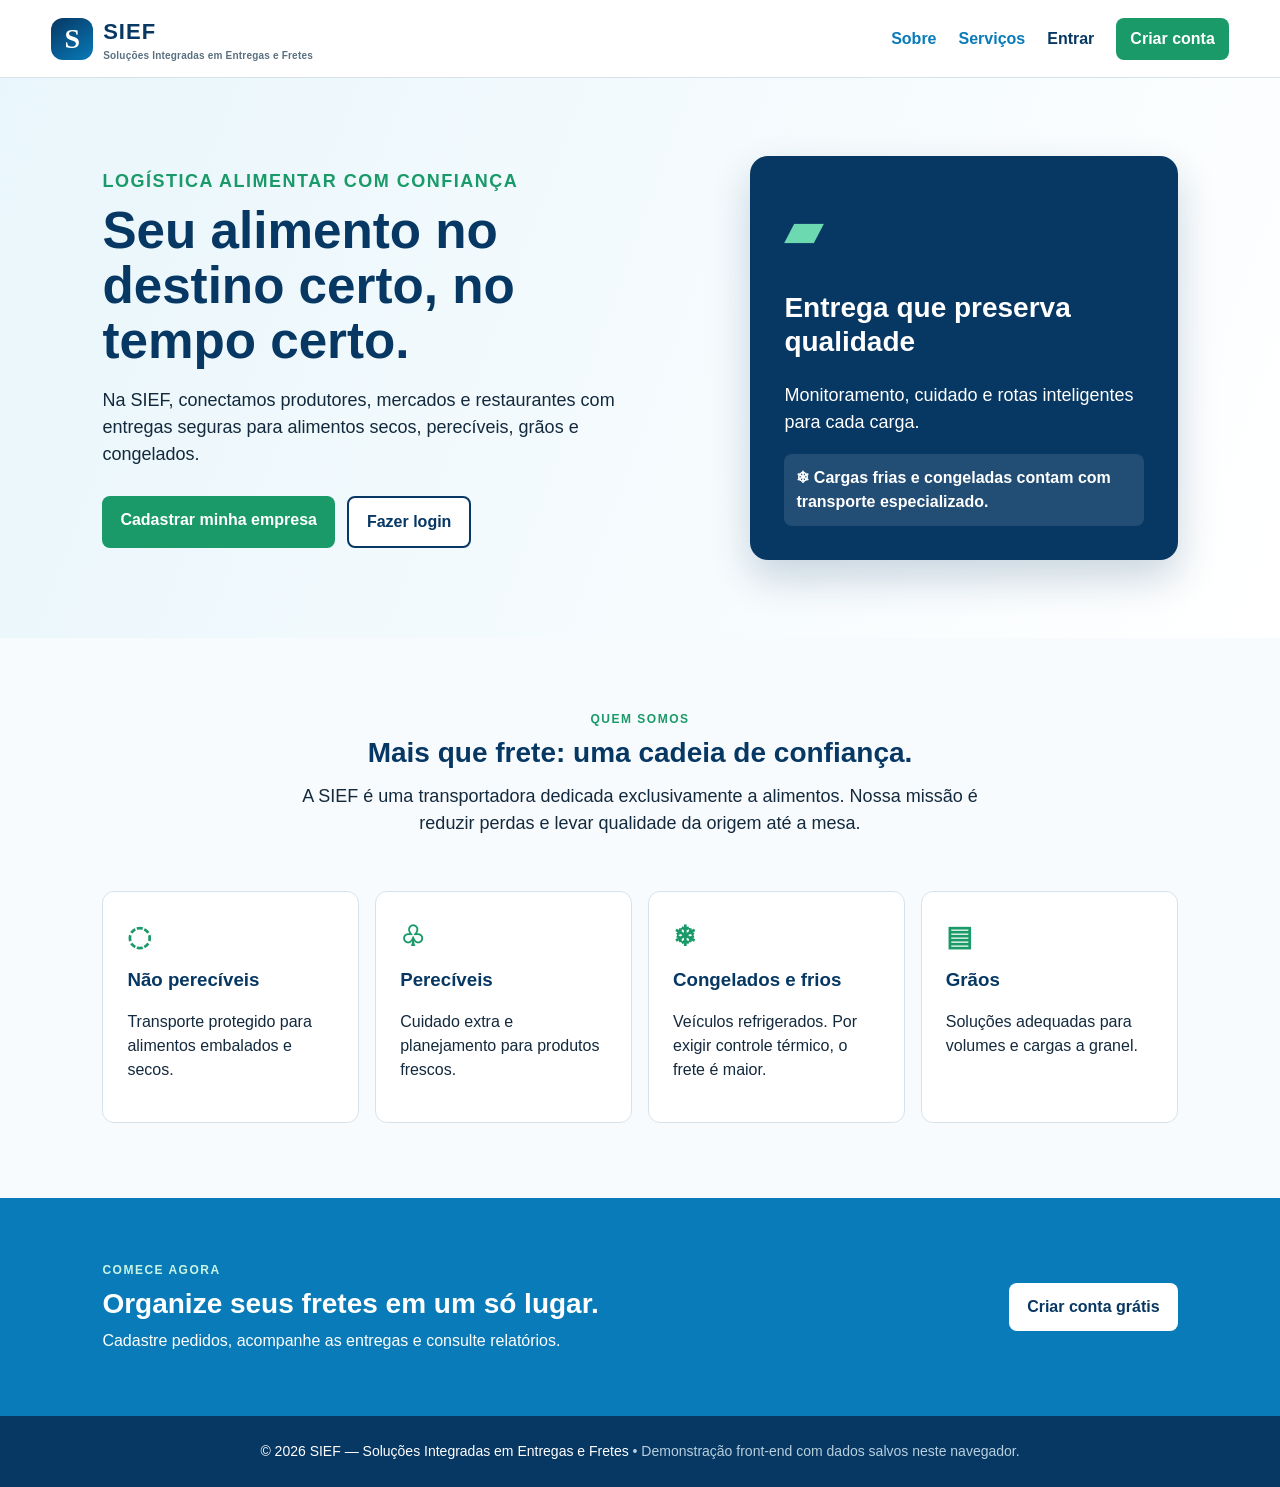
==== index.html @ b335b0fa "first commit" ====
<!doctype html><html lang="pt-BR"><head><meta charset="utf-8"><meta name="viewport" content="width=device-width,initial-scale=1"><title>SIEF | Soluções Integradas em Entregas e Fretes</title><link rel="stylesheet" href="style.css"></head><body>
<a class="skip" href="#conteudo">Pular para o conteúdo</a><header class="site-header"><a class="brand" href="index.html" aria-label="SIEF, início"><span class="brand-mark">S</span><span><strong>SIEF</strong><small>Soluções Integradas em Entregas e Fretes</small></span></a><nav aria-label="Navegação principal"><a href="#sobre">Sobre</a><a href="#servicos">Serviços</a><a class="link-login" href="login.html">Entrar</a><a class="button small" href="cadastro.html">Criar conta</a></nav></header>
<main id="conteudo"><section class="hero"><div><p class="eyebrow">LOGÍSTICA ALIMENTAR COM CONFIANÇA</p><h1>Seu alimento no destino certo, no tempo certo.</h1><p>Na SIEF, conectamos produtores, mercados e restaurantes com entregas seguras para alimentos secos, perecíveis, grãos e congelados.</p><div class="actions"><a class="button" href="cadastro.html">Cadastrar minha empresa</a><a class="button outline" href="login.html">Fazer login</a></div></div><div class="hero-card"><span class="truck">▰</span><h2>Entrega que preserva qualidade</h2><p>Monitoramento, cuidado e rotas inteligentes para cada carga.</p><div class="cold-note">❄ Cargas frias e congeladas contam com transporte especializado.</div></div></section>
<section id="sobre" class="section"><p class="eyebrow">QUEM SOMOS</p><h2>Mais que frete: uma cadeia de confiança.</h2><p class="lead">A SIEF é uma transportadora dedicada exclusivamente a alimentos. Nossa missão é reduzir perdas e levar qualidade da origem até a mesa.</p></section>
<section id="servicos" class="cards"><article><b>◌</b><h3>Não perecíveis</h3><p>Transporte protegido para alimentos embalados e secos.</p></article><article><b>♧</b><h3>Perecíveis</h3><p>Cuidado extra e planejamento para produtos frescos.</p></article><article><b>❄</b><h3>Congelados e frios</h3><p>Veículos refrigerados. Por exigir controle térmico, o frete é maior.</p></article><article><b>▤</b><h3>Grãos</h3><p>Soluções adequadas para volumes e cargas a granel.</p></article></section>
<section class="cta"><div><p class="eyebrow">COMECE AGORA</p><h2>Organize seus fretes em um só lugar.</h2><p>Cadastre pedidos, acompanhe as entregas e consulte relatórios.</p></div><a class="button light" href="cadastro.html">Criar conta grátis</a></section></main><footer>© 2026 SIEF — Soluções Integradas em Entregas e Fretes <span>• Demonstração front-end com dados salvos neste navegador.</span></footer><script src="app.js"></script></body></html>
---- style.css ----
:root{--navy:#073763;--blue:#087bb8;--green:#1b9a69;--pale:#eff8fb;--text:#13293d;--line:#d7e3eb;--white:#fff}*{box-sizing:border-box}body{margin:0;font:16px/1.5 Arial,sans-serif;color:var(--text);background:#f8fbfd}a{color:var(--blue);font-weight:700;text-decoration:none}a:hover{text-decoration:underline}.skip{position:absolute;left:-999px}.skip:focus{left:12px;top:12px;background:#fff;padding:10px;z-index:9}.site-header,.app-header{height:78px;padding:0 max(4vw,24px);background:#fff;display:flex;align-items:center;justify-content:space-between;border-bottom:1px solid var(--line)}.brand{display:flex;align-items:center;gap:10px;color:var(--navy);text-decoration:none}.brand:hover{text-decoration:none}.brand-mark{width:42px;height:42px;border-radius:12px;background:linear-gradient(145deg,var(--navy),var(--blue));color:#fff;font:bold 28px Georgia;display:grid;place-items:center}.brand strong{display:block;letter-spacing:1px;font-size:22px}.brand small{display:block;font-size:10px;letter-spacing:.2px}.site-header nav{display:flex;align-items:center;gap:22px}.link-login{color:var(--navy)}.button{border:0;border-radius:8px;background:var(--green);color:white;padding:12px 18px;font-weight:700;cursor:pointer;display:inline-block;text-align:center}.button:hover{background:#147950;text-decoration:none}.button.outline{background:white;color:var(--navy);border:2px solid var(--navy)}.button.light{background:#fff;color:var(--navy)}.button.small{padding:9px 14px}.full{width:100%;margin-top:12px}.hero{min-height:500px;padding:78px max(8vw,24px);display:grid;grid-template-columns:1.15fr .85fr;gap:70px;align-items:center;background:linear-gradient(110deg,#e9f6fb,#fff)}.eyebrow{color:var(--green);font-weight:bold;font-size:12px;letter-spacing:1.5px;margin:0 0 8px}h1{color:var(--navy);font-size:clamp(30px,4vw,53px);line-height:1.08;margin:0 0 18px}h2{color:var(--navy);font-size:28px;line-height:1.2}.hero p{font-size:18px;max-width:620px}.actions{display:flex;gap:12px;flex-wrap:wrap;margin-top:28px}.hero-card{background:var(--navy);color:white;padding:34px;border-radius:18px;box-shadow:0 18px 40px #07376333}.hero-card h2{color:#fff}.truck{font-size:52px;color:#6dd9b0}.cold-note{padding:12px;background:#ffffff1c;border-radius:8px;font-weight:bold}.section{padding:72px max(8vw,24px) 24px;text-align:center}.section h2{margin:0 auto 14px}.lead{max-width:690px;margin:auto;font-size:18px}.cards{padding:30px max(8vw,24px) 75px;display:grid;grid-template-columns:repeat(4,1fr);gap:16px}.cards article{background:#fff;padding:24px;border:1px solid var(--line);border-radius:12px}.cards b{font-size:28px;color:var(--green)}.cards h3{margin:8px 0;color:var(--navy)}.cta{background:var(--blue);padding:55px max(8vw,24px);color:#fff;display:flex;justify-content:space-between;align-items:center;gap:30px}.cta h2{color:#fff;margin:0}.cta p{margin:8px 0}.cta .eyebrow{color:#c9f5e4}footer{padding:25px;text-align:center;background:var(--navy);color:#fff;font-size:14px}footer span{color:#b7d0de}.auth-page{min-height:100vh;display:grid;place-items:center;background:linear-gradient(140deg,#e5f6fa,#fff)}.auth-box{width:min(480px,92vw);margin:35px;background:#fff;padding:34px;border-radius:16px;box-shadow:0 15px 45px #07376325}.centered{justify-content:center}.auth-box h1{text-align:center;font-size:30px;margin-top:28px}.auth-box>p{text-align:center;color:#587080}label{display:block;font-weight:bold;margin:16px 0 5px}input,select{width:100%;border:1px solid #aebfca;border-radius:7px;padding:11px;font:inherit;color:var(--text);background:#fff}input:focus,select:focus,button:focus,a:focus{outline:3px solid #f2be3e;outline-offset:2px}small{color:#597080}.feedback{min-height:20px;color:#b3261e;font-weight:bold;margin:10px 0}.feedback.success{color:#087d4c}.center{text-align:center}.demo{margin:22px 0;padding:14px;background:#eef8f5;border-left:4px solid var(--green);font-size:14px}.back{display:block;text-align:center;margin-top:22px}.app-header{height:70px}.text-button,.side-button{border:0;background:none;font:inherit;color:var(--navy);font-weight:bold;cursor:pointer}.app-layout{display:grid;grid-template-columns:220px 1fr;min-height:calc(100vh - 70px)}aside{background:var(--navy);padding:22px 14px;display:flex;flex-direction:column;gap:5px}aside a,.side-button{color:#dcecf4;padding:12px;border-radius:7px;text-align:left}aside a.active,aside a:hover,.side-button:hover{background:#ffffff20;text-decoration:none;color:#fff}.app-main{padding:42px max(4vw,28px)}.page-title{display:flex;justify-content:space-between;align-items:end;margin-bottom:28px}.page-title h1{font-size:35px;margin:0}.page-title p{margin:6px 0 0}.stats{display:grid;grid-template-columns:repeat(3,1fr);gap:16px;margin:25px 0 38px}.stat{background:#fff;border:1px solid var(--line);border-radius:12px;padding:19px}.stat small{display:block;text-transform:uppercase;letter-spacing:.8px;font-weight:bold}.stat strong{display:block;font-size:29px;color:var(--navy);margin-top:5px}.tracking-list{display:grid;gap:14px}.tracking-card{background:#fff;border:1px solid var(--line);border-radius:12px;padding:20px;display:grid;grid-template-columns:1fr auto;gap:12px}.tracking-card h3{margin:0;color:var(--navy)}.tracking-card p{margin:5px 0}.status{padding:6px 10px;border-radius:100px;font-weight:bold;font-size:13px;height:max-content}.Preparando{background:#fff1cc;color:#785600}.A-Caminho{background:#dff2fc;color:#075e8c}.Chegou-ao-Destino{background:#dff5e9;color:#137246}.card-actions{grid-column:1/-1;display:flex;gap:15px;border-top:1px solid var(--line);padding-top:10px}.danger{color:#b3261e}.muted{color:#607685}dialog{border:0;border-radius:14px;padding:0;width:min(650px,94vw);box-shadow:0 15px 55px #0006}dialog::backdrop{background:#001d33aa}dialog form{padding:25px}.modal-top,.modal-actions{display:flex;justify-content:space-between;align-items:center;gap:10px}.modal-top h2{margin:0}.close{border:0;background:none;font-size:30px;cursor:pointer;color:var(--navy)}.form-grid{display:grid;grid-template-columns:1fr 1fr;gap:0 16px}.quote{background:#eaf7f2;padding:14px;margin-top:16px;border-radius:8px}.quote strong{display:block;font-size:26px;color:var(--green)}.quote small{display:block}.modal-actions{margin-top:24px;justify-content:flex-end}.table-wrap{overflow:auto;background:#fff;border:1px solid var(--line);border-radius:12px}table{width:100%;border-collapse:collapse;min-width:680px}th,td{text-align:left;padding:14px;border-bottom:1px solid var(--line)}th{color:var(--navy);background:#f4f8fa;font-size:13px}td{font-size:14px}.admin-report h2{margin-bottom:0}.table-wrap select{min-width:145px;padding:7px}.table-wrap button{padding:7px 10px;font-size:13px}.access-panel{position:fixed;right:20px;bottom:20px;max-width:340px;background:#fff;border:2px solid var(--green);border-radius:12px;padding:20px;box-shadow:0 8px 30px #0003;z-index:3}.access-panel h2{margin:0;font-size:22px}.access-panel .close{float:right}.tutorial{position:fixed;inset:0;background:#001d33b5;display:grid;place-items:center;z-index:4;padding:20px}.tutorial>div{position:relative;background:white;padding:30px;border-radius:14px;max-width:470px}.tutorial .close{position:absolute;right:12px;top:5px}.tutorial li{margin:14px 0}@media(max-width:720px){.site-header nav a:not(.button){display:none}.hero{grid-template-columns:1fr;padding:55px 24px;gap:30px}.cards{grid-template-columns:1fr 1fr}.cta{display:block}.cta .button{margin-top:15px}.app-layout{grid-template-columns:1fr}aside{flex-direction:row;overflow:auto;padding:8px}aside a,.side-button{white-space:nowrap}.app-main{padding:28px 18px}.page-title{display:block}.page-title .button{margin-top:15px}.stats{grid-template-columns:1fr}.form-grid{grid-template-columns:1fr}.tracking-card{grid-template-columns:1fr}.tracking-card .status{justify-self:start}.app-header{padding:0 16px}.brand small{display:none}.app-header .brand strong{font-size:19px}}
[hidden]{display:none!important}
.side-menu-toggle{align-self:flex-start;margin:0 0 12px;width:44px;height:40px;font-size:22px;line-height:1;padding:0}.app-layout.menu-hidden{grid-template-columns:0 1fr}.app-layout.menu-hidden aside{display:block;width:0;padding:0;overflow:visible;background:transparent}.app-layout.menu-hidden aside>a,.app-layout.menu-hidden aside>.side-button{display:none}.app-layout.menu-hidden aside .side-menu-toggle{display:block;position:fixed;top:82px;left:10px;z-index:10;margin:0;background:#fff}
#librasBtn{font-size:0}#librasBtn::after{content:'VLibras';font-size:16px}
.menu-toggle{border:1px solid var(--line);background:#fff;border-radius:7px;padding:8px 12px;color:var(--navy);font-weight:bold;cursor:pointer;margin-bottom:18px}.success-message{background:#dcf5e6;border-left:4px solid var(--green);padding:12px;border-radius:6px;color:#126c45;font-weight:bold}.profile-form{background:#fff;border:1px solid var(--line);border-radius:12px;padding:25px;max-width:560px}.app-layout.menu-hidden{grid-template-columns:0 1fr}.app-layout.menu-hidden aside{padding:0;overflow:hidden}.app-layout.menu-hidden aside>*{display:none}body[data-theme="dark"]{--text:#eaf5fb;--line:#35556b;background:#102a3d}body[data-theme="dark"] .site-header,body[data-theme="dark"] .app-header,body[data-theme="dark"] .stat,body[data-theme="dark"] .tracking-card,body[data-theme="dark"] .table-wrap,body[data-theme="dark"] .profile-form,body[data-theme="dark"] .menu-toggle{background:#173b54;color:#eaf5fb}body[data-theme="dark"] h1,body[data-theme="dark"] h2,body[data-theme="dark"] h3,body[data-theme="dark"] .brand,body[data-theme="dark"] .text-button{color:#eaf5fb}body[data-theme="dark"] th{background:#214963;color:#eaf5fb}body[data-theme="dark"] input,body[data-theme="dark"] select{background:#102a3d;color:#eaf5fb;border-color:#5f8197}body[data-theme="dark"] .muted,body[data-theme="dark"] small{color:#bcd2df}@media(max-width:720px){.app-layout.menu-hidden{grid-template-columns:1fr}.app-layout.menu-hidden aside{display:none}}
# Force the collapsed navigation to disappear completely while preserving its toggle.
.app-layout.menu-hidden{grid-template-columns:0 1fr!important}.app-layout.menu-hidden aside{display:block!important;width:0!important;padding:0!important;overflow:visible!important;background:transparent!important}.app-layout.menu-hidden aside>a,.app-layout.menu-hidden aside>.side-button{display:none!important}.app-layout.menu-hidden aside .side-menu-toggle{display:block!important;position:fixed!important;top:82px!important;left:10px!important;z-index:10!important;margin:0!important;background:#fff!important}
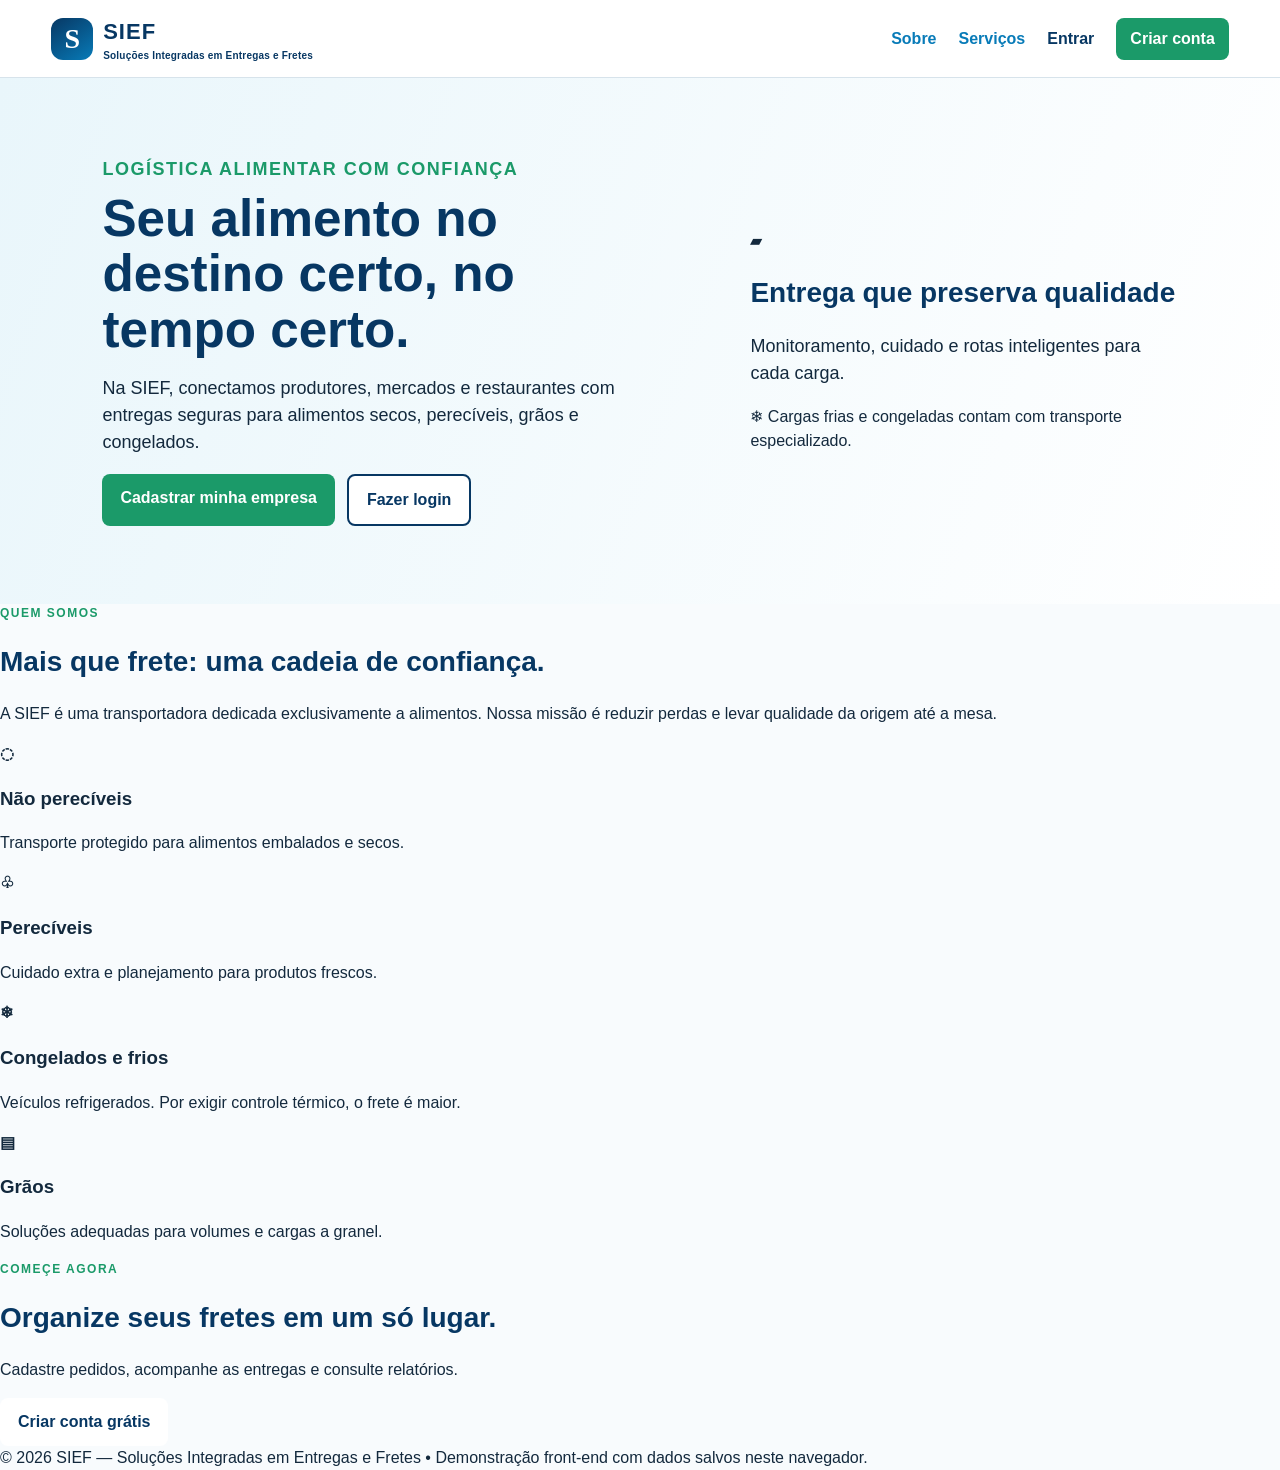
==== commit 61b2ce9a: "mudanças finais" ====
--- a/index.html
+++ b/index.html
@@ -1,6 +1,70 @@
-<!doctype html><html lang="pt-BR"><head><meta charset="utf-8"><meta name="viewport" content="width=device-width,initial-scale=1"><title>SIEF | Soluções Integradas em Entregas e Fretes</title><link rel="stylesheet" href="style.css"></head><body>
-<a class="skip" href="#conteudo">Pular para o conteúdo</a><header class="site-header"><a class="brand" href="index.html" aria-label="SIEF, início"><span class="brand-mark">S</span><span><strong>SIEF</strong><small>Soluções Integradas em Entregas e Fretes</small></span></a><nav aria-label="Navegação principal"><a href="#sobre">Sobre</a><a href="#servicos">Serviços</a><a class="link-login" href="login.html">Entrar</a><a class="button small" href="cadastro.html">Criar conta</a></nav></header>
-<main id="conteudo"><section class="hero"><div><p class="eyebrow">LOGÍSTICA ALIMENTAR COM CONFIANÇA</p><h1>Seu alimento no destino certo, no tempo certo.</h1><p>Na SIEF, conectamos produtores, mercados e restaurantes com entregas seguras para alimentos secos, perecíveis, grãos e congelados.</p><div class="actions"><a class="button" href="cadastro.html">Cadastrar minha empresa</a><a class="button outline" href="login.html">Fazer login</a></div></div><div class="hero-card"><span class="truck">▰</span><h2>Entrega que preserva qualidade</h2><p>Monitoramento, cuidado e rotas inteligentes para cada carga.</p><div class="cold-note">❄ Cargas frias e congeladas contam com transporte especializado.</div></div></section>
-<section id="sobre" class="section"><p class="eyebrow">QUEM SOMOS</p><h2>Mais que frete: uma cadeia de confiança.</h2><p class="lead">A SIEF é uma transportadora dedicada exclusivamente a alimentos. Nossa missão é reduzir perdas e levar qualidade da origem até a mesa.</p></section>
-<section id="servicos" class="cards"><article><b>◌</b><h3>Não perecíveis</h3><p>Transporte protegido para alimentos embalados e secos.</p></article><article><b>♧</b><h3>Perecíveis</h3><p>Cuidado extra e planejamento para produtos frescos.</p></article><article><b>❄</b><h3>Congelados e frios</h3><p>Veículos refrigerados. Por exigir controle térmico, o frete é maior.</p></article><article><b>▤</b><h3>Grãos</h3><p>Soluções adequadas para volumes e cargas a granel.</p></article></section>
-<section class="cta"><div><p class="eyebrow">COMECE AGORA</p><h2>Organize seus fretes em um só lugar.</h2><p>Cadastre pedidos, acompanhe as entregas e consulte relatórios.</p></div><a class="button light" href="cadastro.html">Criar conta grátis</a></section></main><footer>© 2026 SIEF — Soluções Integradas em Entregas e Fretes <span>• Demonstração front-end com dados salvos neste navegador.</span></footer><script src="app.js"></script></body></html>
+<!doctype html><html lang="pt-BR">
+    <head><meta charset="utf-8">
+        <meta name="viewport" content="width=device-width,initial-scale=1">
+        <title>SIEF | Soluções Integradas em Entregas e Fretes</title>
+        <link rel="stylesheet" href="style.css"></head>
+        <body>
+<a class="skip" href="#conteudo">Pular para o conteúdo</a>
+<header class="site-header"><a class="brand" href="index.html" aria-label="SIEF, início">
+    <span class="brand-mark">S</span><span>
+        <strong>SIEF</strong>
+        <small>Soluções Integradas em Entregas e Fretes</small>
+    </span>
+</a>
+<nav aria-label="Navegação principal">
+    <a href="#sobre">Sobre</a>
+    <a href="#servicos">Serviços</a>
+    <a class="link-login" href="login.html">Entrar</a>
+    <a class="button small" href="cadastro.html">Criar conta</a>
+</nav>
+</header>
+<main id="conteudo">
+    <section class="hero">
+        <div>
+            <p class="eyebrow">LOGÍSTICA ALIMENTAR COM CONFIANÇA</p>
+            <h1>Seu alimento no destino certo, no tempo certo.</h1>
+            <p>Na SIEF, conectamos produtores, mercados e restaurantes com entregas seguras para alimentos secos, perecíveis, grãos e congelados.</p>
+            <div class="actions">
+                <a class="button" href="cadastro.html">Cadastrar minha empresa</a>
+                <a class="button outline" href="login.html">Fazer login</a>
+            </div>
+        </div>
+        <div class="hero-card">
+            <span class="truck">▰</span>
+            <h2>Entrega que preserva qualidade</h2>
+            <p>Monitoramento, cuidado e rotas inteligentes para cada carga.</p>
+            <div class="cold-note">❄ Cargas frias e congeladas contam com transporte especializado.</div>
+        </div>
+    </section>
+
+    <section id="sobre" class="section">
+        <p class="eyebrow">QUEM SOMOS</p>
+        <h2>Mais que frete: uma cadeia de confiança.</h2>
+        <p class="lead">A SIEF é uma transportadora dedicada exclusivamente a alimentos. Nossa missão é reduzir perdas e levar qualidade da origem até a mesa.</p>
+    </section>
+
+    <section id="servicos" class="cards">
+        <article><b>◌</b><h3>Não perecíveis</h3><p>Transporte protegido para alimentos embalados e secos.</p></article>
+        <article><b>♧</b><h3>Perecíveis</h3><p>Cuidado extra e planejamento para produtos frescos.</p></article>
+        <article><b>❄</b><h3>Congelados e frios</h3><p>Veículos refrigerados. Por exigir controle térmico, o frete é maior.</p></article>
+        <article><b>▤</b><h3>Grãos</h3><p>Soluções adequadas para volumes e cargas a granel.</p></article>
+    </section>
+
+    <section class="cta">
+        <div>
+            <p class="eyebrow">COMEÇE AGORA</p>
+            <h2>Organize seus fretes em um só lugar.</h2>
+            <p>Cadastre pedidos, acompanhe as entregas e consulte relatórios.</p>
+        </div>
+        <a class="button light" href="cadastro.html">Criar conta grátis</a>
+    </section>
+</main>
+
+<footer>
+    © 2026 SIEF — Soluções Integradas em Entregas e Fretes
+    <span>• Demonstração front-end com dados salvos neste navegador.</span>
+</footer>
+
+<script src="app.js"></script>
+</body>
+</html>
--- a/style.css
+++ b/style.css
@@ -1,7 +1,336 @@
-:root{--navy:#073763;--blue:#087bb8;--green:#1b9a69;--pale:#eff8fb;--text:#13293d;--line:#d7e3eb;--white:#fff}*{box-sizing:border-box}body{margin:0;font:16px/1.5 Arial,sans-serif;color:var(--text);background:#f8fbfd}a{color:var(--blue);font-weight:700;text-decoration:none}a:hover{text-decoration:underline}.skip{position:absolute;left:-999px}.skip:focus{left:12px;top:12px;background:#fff;padding:10px;z-index:9}.site-header,.app-header{height:78px;padding:0 max(4vw,24px);background:#fff;display:flex;align-items:center;justify-content:space-between;border-bottom:1px solid var(--line)}.brand{display:flex;align-items:center;gap:10px;color:var(--navy);text-decoration:none}.brand:hover{text-decoration:none}.brand-mark{width:42px;height:42px;border-radius:12px;background:linear-gradient(145deg,var(--navy),var(--blue));color:#fff;font:bold 28px Georgia;display:grid;place-items:center}.brand strong{display:block;letter-spacing:1px;font-size:22px}.brand small{display:block;font-size:10px;letter-spacing:.2px}.site-header nav{display:flex;align-items:center;gap:22px}.link-login{color:var(--navy)}.button{border:0;border-radius:8px;background:var(--green);color:white;padding:12px 18px;font-weight:700;cursor:pointer;display:inline-block;text-align:center}.button:hover{background:#147950;text-decoration:none}.button.outline{background:white;color:var(--navy);border:2px solid var(--navy)}.button.light{background:#fff;color:var(--navy)}.button.small{padding:9px 14px}.full{width:100%;margin-top:12px}.hero{min-height:500px;padding:78px max(8vw,24px);display:grid;grid-template-columns:1.15fr .85fr;gap:70px;align-items:center;background:linear-gradient(110deg,#e9f6fb,#fff)}.eyebrow{color:var(--green);font-weight:bold;font-size:12px;letter-spacing:1.5px;margin:0 0 8px}h1{color:var(--navy);font-size:clamp(30px,4vw,53px);line-height:1.08;margin:0 0 18px}h2{color:var(--navy);font-size:28px;line-height:1.2}.hero p{font-size:18px;max-width:620px}.actions{display:flex;gap:12px;flex-wrap:wrap;margin-top:28px}.hero-card{background:var(--navy);color:white;padding:34px;border-radius:18px;box-shadow:0 18px 40px #07376333}.hero-card h2{color:#fff}.truck{font-size:52px;color:#6dd9b0}.cold-note{padding:12px;background:#ffffff1c;border-radius:8px;font-weight:bold}.section{padding:72px max(8vw,24px) 24px;text-align:center}.section h2{margin:0 auto 14px}.lead{max-width:690px;margin:auto;font-size:18px}.cards{padding:30px max(8vw,24px) 75px;display:grid;grid-template-columns:repeat(4,1fr);gap:16px}.cards article{background:#fff;padding:24px;border:1px solid var(--line);border-radius:12px}.cards b{font-size:28px;color:var(--green)}.cards h3{margin:8px 0;color:var(--navy)}.cta{background:var(--blue);padding:55px max(8vw,24px);color:#fff;display:flex;justify-content:space-between;align-items:center;gap:30px}.cta h2{color:#fff;margin:0}.cta p{margin:8px 0}.cta .eyebrow{color:#c9f5e4}footer{padding:25px;text-align:center;background:var(--navy);color:#fff;font-size:14px}footer span{color:#b7d0de}.auth-page{min-height:100vh;display:grid;place-items:center;background:linear-gradient(140deg,#e5f6fa,#fff)}.auth-box{width:min(480px,92vw);margin:35px;background:#fff;padding:34px;border-radius:16px;box-shadow:0 15px 45px #07376325}.centered{justify-content:center}.auth-box h1{text-align:center;font-size:30px;margin-top:28px}.auth-box>p{text-align:center;color:#587080}label{display:block;font-weight:bold;margin:16px 0 5px}input,select{width:100%;border:1px solid #aebfca;border-radius:7px;padding:11px;font:inherit;color:var(--text);background:#fff}input:focus,select:focus,button:focus,a:focus{outline:3px solid #f2be3e;outline-offset:2px}small{color:#597080}.feedback{min-height:20px;color:#b3261e;font-weight:bold;margin:10px 0}.feedback.success{color:#087d4c}.center{text-align:center}.demo{margin:22px 0;padding:14px;background:#eef8f5;border-left:4px solid var(--green);font-size:14px}.back{display:block;text-align:center;margin-top:22px}.app-header{height:70px}.text-button,.side-button{border:0;background:none;font:inherit;color:var(--navy);font-weight:bold;cursor:pointer}.app-layout{display:grid;grid-template-columns:220px 1fr;min-height:calc(100vh - 70px)}aside{background:var(--navy);padding:22px 14px;display:flex;flex-direction:column;gap:5px}aside a,.side-button{color:#dcecf4;padding:12px;border-radius:7px;text-align:left}aside a.active,aside a:hover,.side-button:hover{background:#ffffff20;text-decoration:none;color:#fff}.app-main{padding:42px max(4vw,28px)}.page-title{display:flex;justify-content:space-between;align-items:end;margin-bottom:28px}.page-title h1{font-size:35px;margin:0}.page-title p{margin:6px 0 0}.stats{display:grid;grid-template-columns:repeat(3,1fr);gap:16px;margin:25px 0 38px}.stat{background:#fff;border:1px solid var(--line);border-radius:12px;padding:19px}.stat small{display:block;text-transform:uppercase;letter-spacing:.8px;font-weight:bold}.stat strong{display:block;font-size:29px;color:var(--navy);margin-top:5px}.tracking-list{display:grid;gap:14px}.tracking-card{background:#fff;border:1px solid var(--line);border-radius:12px;padding:20px;display:grid;grid-template-columns:1fr auto;gap:12px}.tracking-card h3{margin:0;color:var(--navy)}.tracking-card p{margin:5px 0}.status{padding:6px 10px;border-radius:100px;font-weight:bold;font-size:13px;height:max-content}.Preparando{background:#fff1cc;color:#785600}.A-Caminho{background:#dff2fc;color:#075e8c}.Chegou-ao-Destino{background:#dff5e9;color:#137246}.card-actions{grid-column:1/-1;display:flex;gap:15px;border-top:1px solid var(--line);padding-top:10px}.danger{color:#b3261e}.muted{color:#607685}dialog{border:0;border-radius:14px;padding:0;width:min(650px,94vw);box-shadow:0 15px 55px #0006}dialog::backdrop{background:#001d33aa}dialog form{padding:25px}.modal-top,.modal-actions{display:flex;justify-content:space-between;align-items:center;gap:10px}.modal-top h2{margin:0}.close{border:0;background:none;font-size:30px;cursor:pointer;color:var(--navy)}.form-grid{display:grid;grid-template-columns:1fr 1fr;gap:0 16px}.quote{background:#eaf7f2;padding:14px;margin-top:16px;border-radius:8px}.quote strong{display:block;font-size:26px;color:var(--green)}.quote small{display:block}.modal-actions{margin-top:24px;justify-content:flex-end}.table-wrap{overflow:auto;background:#fff;border:1px solid var(--line);border-radius:12px}table{width:100%;border-collapse:collapse;min-width:680px}th,td{text-align:left;padding:14px;border-bottom:1px solid var(--line)}th{color:var(--navy);background:#f4f8fa;font-size:13px}td{font-size:14px}.admin-report h2{margin-bottom:0}.table-wrap select{min-width:145px;padding:7px}.table-wrap button{padding:7px 10px;font-size:13px}.access-panel{position:fixed;right:20px;bottom:20px;max-width:340px;background:#fff;border:2px solid var(--green);border-radius:12px;padding:20px;box-shadow:0 8px 30px #0003;z-index:3}.access-panel h2{margin:0;font-size:22px}.access-panel .close{float:right}.tutorial{position:fixed;inset:0;background:#001d33b5;display:grid;place-items:center;z-index:4;padding:20px}.tutorial>div{position:relative;background:white;padding:30px;border-radius:14px;max-width:470px}.tutorial .close{position:absolute;right:12px;top:5px}.tutorial li{margin:14px 0}@media(max-width:720px){.site-header nav a:not(.button){display:none}.hero{grid-template-columns:1fr;padding:55px 24px;gap:30px}.cards{grid-template-columns:1fr 1fr}.cta{display:block}.cta .button{margin-top:15px}.app-layout{grid-template-columns:1fr}aside{flex-direction:row;overflow:auto;padding:8px}aside a,.side-button{white-space:nowrap}.app-main{padding:28px 18px}.page-title{display:block}.page-title .button{margin-top:15px}.stats{grid-template-columns:1fr}.form-grid{grid-template-columns:1fr}.tracking-card{grid-template-columns:1fr}.tracking-card .status{justify-self:start}.app-header{padding:0 16px}.brand small{display:none}.app-header .brand strong{font-size:19px}}
-[hidden]{display:none!important}
-.side-menu-toggle{align-self:flex-start;margin:0 0 12px;width:44px;height:40px;font-size:22px;line-height:1;padding:0}.app-layout.menu-hidden{grid-template-columns:0 1fr}.app-layout.menu-hidden aside{display:block;width:0;padding:0;overflow:visible;background:transparent}.app-layout.menu-hidden aside>a,.app-layout.menu-hidden aside>.side-button{display:none}.app-layout.menu-hidden aside .side-menu-toggle{display:block;position:fixed;top:82px;left:10px;z-index:10;margin:0;background:#fff}
-#librasBtn{font-size:0}#librasBtn::after{content:'VLibras';font-size:16px}
-.menu-toggle{border:1px solid var(--line);background:#fff;border-radius:7px;padding:8px 12px;color:var(--navy);font-weight:bold;cursor:pointer;margin-bottom:18px}.success-message{background:#dcf5e6;border-left:4px solid var(--green);padding:12px;border-radius:6px;color:#126c45;font-weight:bold}.profile-form{background:#fff;border:1px solid var(--line);border-radius:12px;padding:25px;max-width:560px}.app-layout.menu-hidden{grid-template-columns:0 1fr}.app-layout.menu-hidden aside{padding:0;overflow:hidden}.app-layout.menu-hidden aside>*{display:none}body[data-theme="dark"]{--text:#eaf5fb;--line:#35556b;background:#102a3d}body[data-theme="dark"] .site-header,body[data-theme="dark"] .app-header,body[data-theme="dark"] .stat,body[data-theme="dark"] .tracking-card,body[data-theme="dark"] .table-wrap,body[data-theme="dark"] .profile-form,body[data-theme="dark"] .menu-toggle{background:#173b54;color:#eaf5fb}body[data-theme="dark"] h1,body[data-theme="dark"] h2,body[data-theme="dark"] h3,body[data-theme="dark"] .brand,body[data-theme="dark"] .text-button{color:#eaf5fb}body[data-theme="dark"] th{background:#214963;color:#eaf5fb}body[data-theme="dark"] input,body[data-theme="dark"] select{background:#102a3d;color:#eaf5fb;border-color:#5f8197}body[data-theme="dark"] .muted,body[data-theme="dark"] small{color:#bcd2df}@media(max-width:720px){.app-layout.menu-hidden{grid-template-columns:1fr}.app-layout.menu-hidden aside{display:none}}
-# Force the collapsed navigation to disappear completely while preserving its toggle.
-.app-layout.menu-hidden{grid-template-columns:0 1fr!important}.app-layout.menu-hidden aside{display:block!important;width:0!important;padding:0!important;overflow:visible!important;background:transparent!important}.app-layout.menu-hidden aside>a,.app-layout.menu-hidden aside>.side-button{display:none!important}.app-layout.menu-hidden aside .side-menu-toggle{display:block!important;position:fixed!important;top:82px!important;left:10px!important;z-index:10!important;margin:0!important;background:#fff!important}
+:root {
+  --navy: #073763;
+  --blue: #087bb8;
+  --green: #1b9a69;
+  --pale: #eff8fb;
+  --text: #13293d;
+  --line: #d7e3eb;
+  --white: #fff;
+}
+
+* {
+  box-sizing: border-box;
+}
+
+body {
+  margin: 0;
+  font: 16px/1.5 Arial, sans-serif;
+  color: var(--text);
+  background: #f8fbfd;
+}
+
+a {
+  color: var(--blue);
+  font-weight: 700;
+  text-decoration: none;
+}
+
+a:hover {
+  text-decoration: underline;
+}
+
+.skip {
+  position: absolute;
+  left: -999px;
+}
+
+.skip:focus {
+  left: 12px;
+  top: 12px;
+  background: #fff;
+  padding: 10px;
+  z-index: 9;
+}
+
+.site-header,
+.app-header {
+  height: 78px;
+  padding: 0 max(4vw, 24px);
+  background: #fff;
+  display: flex;
+  align-items: center;
+  justify-content: space-between;
+  border-bottom: 1px solid var(--line);
+}
+
+.brand {
+  display: flex;
+  align-items: center;
+  gap: 10px;
+  color: var(--navy);
+  text-decoration: none;
+}
+
+.brand:hover {
+  text-decoration: none;
+}
+
+.brand-mark {
+  width: 42px;
+  height: 42px;
+  border-radius: 12px;
+  background: linear-gradient(145deg, var(--navy), var(--blue));
+  color: #fff;
+  font: bold 28px Georgia;
+  display: grid;
+  place-items: center;
+}
+
+.brand strong {
+  display: block;
+  letter-spacing: 1px;
+  font-size: 22px;
+}
+
+.brand small {
+  display: block;
+  font-size: 10px;
+  letter-spacing: 0.2px;
+}
+
+.site-header nav {
+  display: flex;
+  align-items: center;
+  gap: 22px;
+}
+
+.link-login {
+  color: var(--navy);
+}
+
+.button {
+  border: 0;
+  border-radius: 8px;
+  background: var(--green);
+  color: white;
+  padding: 12px 18px;
+  font-weight: 700;
+  cursor: pointer;
+  display: inline-block;
+  text-align: center;
+}
+
+.button:hover {
+  background: #147950;
+  text-decoration: none;
+}
+
+.button.outline {
+  background: white;
+  color: var(--navy);
+  border: 2px solid var(--navy);
+}
+
+.button.light {
+  background: #fff;
+  color: var(--navy);
+}
+
+.button.small {
+  padding: 9px 14px;
+}
+
+.full {
+  width: 100%;
+  margin-top: 12px;
+}
+
+.hero {
+  min-height: 500px;
+  padding: 78px max(8vw, 24px);
+  display: grid;
+  grid-template-columns: 1.15fr .85fr;
+  gap: 70px;
+  align-items: center;
+  background: linear-gradient(110deg, #e9f6fb, #fff);
+}
+
+.eyebrow {
+  color: var(--green);
+  font-weight: bold;
+  font-size: 12px;
+  letter-spacing: 1.5px;
+  margin: 0 0 8px;
+}
+
+h1 {
+  color: var(--navy);
+  font-size: clamp(30px, 4vw, 53px);
+  line-height: 1.08;
+  margin: 0 0 18px;
+}
+
+h2 {
+  color: var(--navy);
+  font-size: 28px;
+  line-height: 1.2;
+}
+
+.hero p {
+  font-size: 18px;
+  max-width: 620px;
+}
+
+.actions {
+  display: flex;
+  gap: 12px;
+  flex-wrap: wrap;
+}
+
+[hidden] {
+  display: none !important;
+}
+
+.side-menu-toggle {
+  align-self: flex-start;
+  margin: 0 0 12px;
+  width: 44px;
+  height: 40px;
+  font-size: 22px;
+  line-height: 1;
+  padding: 0;
+}
+
+.app-layout.menu-hidden {
+  grid-template-columns: 0 1fr;
+}
+
+.app-layout.menu-hidden aside {
+  display: block;
+  width: 0;
+  padding: 0;
+  overflow: visible;
+  background: transparent;
+}
+
+.app-layout.menu-hidden aside>a,
+.app-layout.menu-hidden aside>.side-button {
+  display: none;
+}
+
+.app-layout.menu-hidden aside .side-menu-toggle {
+  display: block;
+  position: fixed;
+  top: 82px;
+  left: 10px;
+  z-index: 10;
+  margin: 0;
+  background: #fff;
+}
+
+#librasBtn {
+  font-size: 0;
+}
+
+#librasBtn::after {
+  content: 'VLibras';
+  font-size: 16px;
+}
+
+.menu-toggle {
+  border: 1px solid var(--line);
+  background: #fff;
+  border-radius: 7px;
+  padding: 8px 12px;
+  color: var(--navy);
+  font-weight: bold;
+  cursor: pointer;
+  margin-bottom: 18px;
+}
+
+.success-message {
+  background: #dcf5e6;
+  border-left: 4px solid var(--green);
+  padding: 12px;
+  border-radius: 6px;
+  color: #126c45;
+  font-weight: bold;
+}
+
+.profile-form {
+  background: #fff;
+  border: 1px solid var(--line);
+  border-radius: 12px;
+  padding: 25px;
+  max-width: 560px;
+}
+
+body[data-theme="dark"] {
+  --text: #eaf5fb;
+  --line: #35556b;
+  background: #102a3d;
+}
+
+body[data-theme="dark"] .site-header,
+body[data-theme="dark"] .app-header,
+body[data-theme="dark"] .stat,
+body[data-theme="dark"] .tracking-card,
+body[data-theme="dark"] .table-wrap,
+body[data-theme="dark"] .profile-form,
+body[data-theme="dark"] .menu-toggle {
+  background: #173b54;
+  color: #eaf5fb;
+}
+
+body[data-theme="dark"] h1,
+body[data-theme="dark"] h2,
+body[data-theme="dark"] h3,
+body[data-theme="dark"] .brand,
+body[data-theme="dark"] .text-button {
+  color: #eaf5fb;
+}
+
+body[data-theme="dark"] th {
+  background: #214963;
+  color: #eaf5fb;
+}
+
+body[data-theme="dark"] input,
+body[data-theme="dark"] select {
+  background: #102a3d;
+  color: #eaf5fb;
+  border-color: #5f8197;
+}
+
+body[data-theme="dark"] .muted,
+body[data-theme="dark"] small {
+  color: #bcd2df;
+}
+
+@media (max-width: 720px) {
+  .app-layout.menu-hidden {
+    grid-template-columns: 1fr;
+  }
+
+  .app-layout.menu-hidden aside {
+    display: none;
+  }
+}
+
+/* Force the collapsed navigation to disappear completely while preserving its toggle. */
+.app-layout.menu-hidden {
+  grid-template-columns: 0 1fr !important;
+}
+
+.app-layout.menu-hidden aside {
+  display: block !important;
+  width: 0 !important;
+  padding: 0 !important;
+  overflow: visible !important;
+  background: transparent !important;
+}
+
+.app-layout.menu-hidden aside>a,
+.app-layout.menu-hidden aside>.side-button {
+  display: none !important;
+}
+
+.app-layout.menu-hidden aside .side-menu-toggle {
+  display: block !important;
+  position: fixed !important;
+  top: 82px !important;
+  left: 10px !important;
+  z-index: 10 !important;
+  margin: 0 !important;
+  background: #fff !important;
+}
